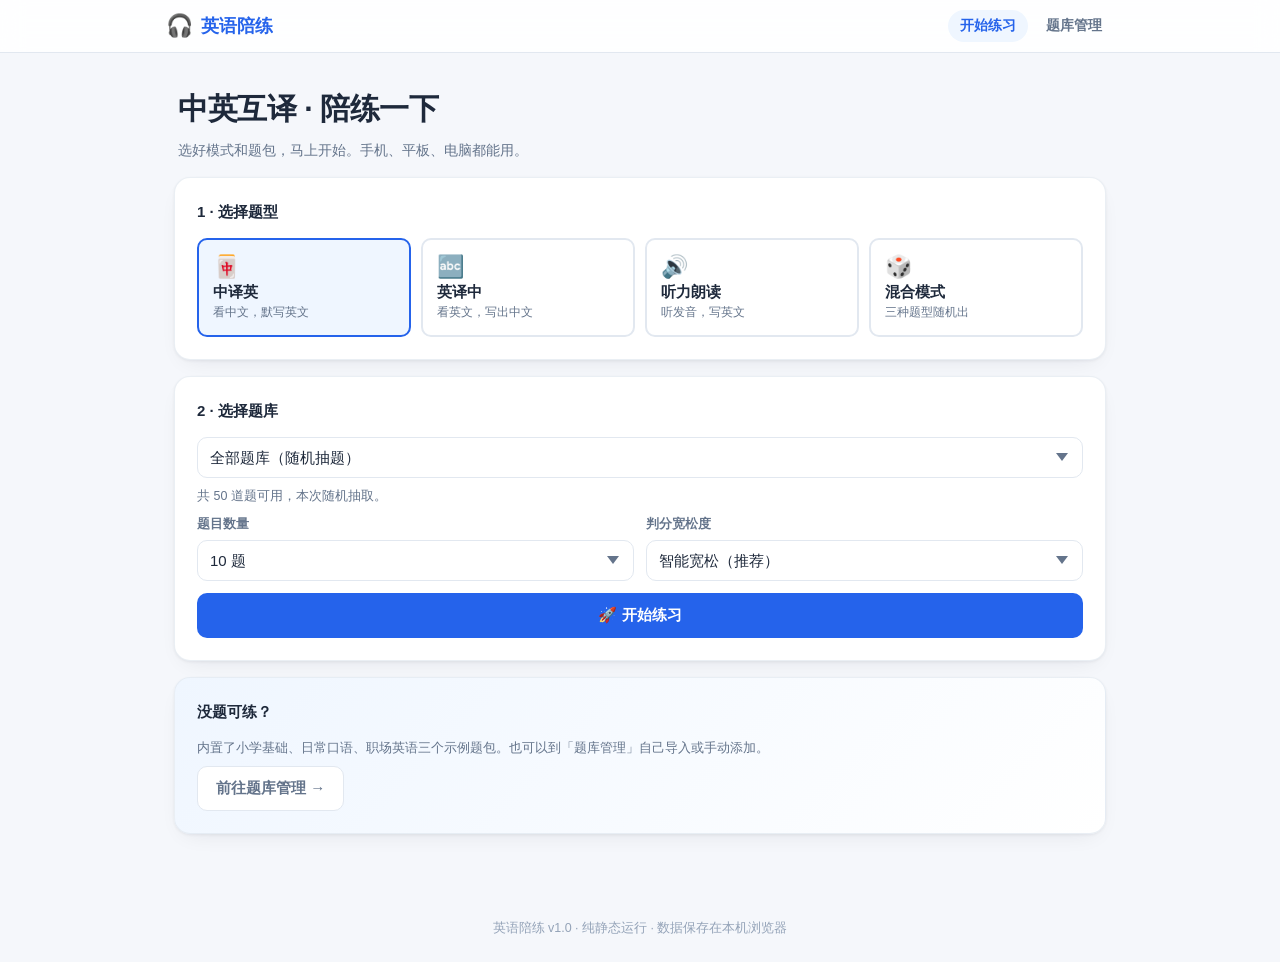
==== index.html @ ae3d6c43 "Add files via upload" ====
<!DOCTYPE html>
<html lang="zh-CN">
<head>
<meta charset="UTF-8">
<meta name="viewport" content="width=device-width, initial-scale=1.0, maximum-scale=1.0, user-scalable=no, viewport-fit=cover">
<meta name="theme-color" content="#2563EB">
<title>英语陪练 · 中英默写练习</title>
<link rel="stylesheet" href="assets/css/style.css">
</head>
<body>

<!-- ============ 顶部导航 ============ -->
<header class="topbar">
  <div class="topbar-inner">
    <div class="brand">
      <span class="brand-logo" id="brandLogo">🎧</span>
      <span class="brand-name" id="brandName">英语陪练</span>
    </div>
    <nav class="topnav">
      <button class="navbtn active" data-view="home">开始练习</button>
      <button class="navbtn" data-view="manage">题库管理</button>
    </nav>
  </div>
</header>

<main class="wrap" id="app">

  <!-- ============ 首页：选模式 + 选题库 ============ -->
  <section class="view active" id="view-home">
    <div class="hero">
      <h1 id="heroTitle">中英互译 · 陪练一下</h1>
      <p class="hero-sub" id="heroSub">选好模式和题包，马上开始。手机、平板、电脑都能用。</p>
    </div>

    <div class="card">
      <h2 class="card-title">1 · 选择题型</h2>
      <div class="mode-grid" id="modeGrid">
        <button class="mode-card" data-mode="zh2en">
          <span class="mode-emoji">🀄</span>
          <span class="mode-name">中译英</span>
          <span class="mode-desc">看中文，默写英文</span>
        </button>
        <button class="mode-card" data-mode="en2zh">
          <span class="mode-emoji">🔤</span>
          <span class="mode-name">英译中</span>
          <span class="mode-desc">看英文，写出中文</span>
        </button>
        <button class="mode-card" data-mode="listen">
          <span class="mode-emoji">🔊</span>
          <span class="mode-name">听力朗读</span>
          <span class="mode-desc">听发音，写英文</span>
        </button>
        <button class="mode-card" data-mode="mix">
          <span class="mode-emoji">🎲</span>
          <span class="mode-name">混合模式</span>
          <span class="mode-desc">三种题型随机出</span>
        </button>
      </div>
    </div>

    <div class="card">
      <h2 class="card-title">2 · 选择题库</h2>
      <select class="select" id="bankSelect"></select>
      <p class="hint" id="bankMeta">—</p>
      <div class="row2">
        <label class="field">
          <span class="field-label">题目数量</span>
          <select class="select" id="countSelect">
            <option value="5">5 题</option>
            <option value="10" selected>10 题</option>
            <option value="20">20 题</option>
            <option value="999">全部</option>
          </select>
        </label>
        <label class="field">
          <span class="field-label">判分宽松度</span>
          <select class="select" id="strictSelect">
            <option value="smart" selected>智能宽松（推荐）</option>
            <option value="strict">严格逐字</option>
          </select>
        </label>
      </div>
      <button class="btn btn-primary btn-block" id="startBtn">🚀 开始练习</button>
    </div>

    <div class="card muted-card">
      <h2 class="card-title">没题可练？</h2>
      <p class="hint">内置了小学基础、日常口语、职场英语三个示例题包。也可以到「题库管理」自己导入或手动添加。</p>
      <button class="btn btn-ghost" data-view="manage">前往题库管理 →</button>
    </div>
  </section>

  <!-- ============ 练习页 ============ -->
  <section class="view" id="view-practice">
    <div class="progress-wrap">
      <div class="progress-info">
        <span id="progText">第 1 / 10 题</span>
        <span id="progScore">✅ 0 · ❌ 0</span>
      </div>
      <div class="progress-bar"><div class="progress-fill" id="progFill"></div></div>
    </div>

    <div class="card question-card">
      <div class="q-tag" id="qTag">中译英</div>
      <div class="q-prompt" id="qPrompt">题目内容</div>

      <button class="btn btn-listen" id="speakBtn" style="display:none">🔊 再听一遍</button>

      <textarea class="answer-input" id="answerInput" rows="2" placeholder="在这里输入答案…" autocomplete="off" autocorrect="off" autocapitalize="off" spellcheck="false"></textarea>

      <div class="feedback" id="feedback"></div>

      <div class="btn-row">
        <button class="btn btn-primary btn-grow" id="submitBtn">提交答案</button>
        <button class="btn btn-ghost" id="skipBtn">跳过</button>
      </div>
      <button class="btn btn-ghost btn-block" id="nextBtn" style="display:none">下一题 →</button>
    </div>

    <button class="btn btn-text" id="quitBtn">← 退出练习</button>
  </section>

  <!-- ============ 结算页 ============ -->
  <section class="view" id="view-result">
    <div class="card result-card">
      <div class="result-emoji" id="resultEmoji">🎉</div>
      <h1 class="result-title" id="resultTitle">练习完成！</h1>
      <div class="score-ring">
        <span class="score-num" id="resultScore">0</span>
        <span class="score-unit">分</span>
      </div>
      <p class="hint" id="resultMeta">答对 0 题 / 共 0 题</p>
      <div class="btn-row">
        <button class="btn btn-primary btn-grow" id="againBtn">再练一遍</button>
        <button class="btn btn-ghost" data-view="home">返回首页</button>
      </div>
    </div>

    <div class="card">
      <h2 class="card-title">错题回顾</h2>
      <div id="wrongList" class="wrong-list"></div>
    </div>
  </section>

  <!-- ============ 题库管理 ============ -->
  <section class="view" id="view-manage">
    <div class="hero">
      <h1>题库管理</h1>
      <p class="hero-sub">导入、编辑、导出题库。改完保存，回练习页刷新即生效。</p>
    </div>

    <div class="card">
      <h2 class="card-title">当前题库</h2>
      <select class="select" id="manageBankSelect"></select>
      <div class="btn-row wrap-row">
        <button class="btn btn-primary" id="addBankBtn">＋ 新建题库</button>
        <button class="btn btn-ghost" id="renameBankBtn">重命名</button>
        <button class="btn btn-ghost" id="delBankBtn">删除题库</button>
      </div>
      <p class="hint" id="manageBankMeta">—</p>
    </div>

    <div class="card">
      <h2 class="card-title">批量导入</h2>
      <p class="hint">支持三种方式，任选其一：</p>
      <div class="tabs" id="importTabs">
        <button class="tab active" data-imp="text">粘贴文本</button>
        <button class="tab" data-imp="file">上传文件</button>
      </div>

      <div class="imp-pane active" id="imp-text">
        <p class="hint">每行一组，用竖线 <code>|</code> 或逗号 <code>,</code> 分隔中文和英文。<br>示例：<code>苹果|apple</code></p>
        <textarea class="answer-input" id="importText" rows="6" placeholder="苹果|apple&#10;香蕉|banana&#10;我每天七点起床|I get up at seven every day"></textarea>
      </div>

      <div class="imp-pane" id="imp-file">
        <p class="hint">上传 <b>.csv</b> / <b>.txt</b>（中文,英文）或 <b>.json</b> 文件。</p>
        <input type="file" id="fileInput" accept=".csv,.txt,.json" class="file-input">
      </div>

      <div class="btn-row">
        <button class="btn btn-primary btn-grow" id="doImportBtn">导入到当前题库</button>
        <button class="btn btn-ghost" id="clearBankBtn">清空题目</button>
      </div>
      <div class="feedback" id="importFeedback"></div>
    </div>

    <div class="card">
      <h2 class="card-title">手动录入</h2>
      <div class="row2">
        <label class="field">
          <span class="field-label">中文</span>
          <input class="answer-input single" id="manZh" placeholder="苹果" autocomplete="off">
        </label>
        <label class="field">
          <span class="field-label">英文</span>
          <input class="answer-input single" id="manEn" placeholder="apple" autocomplete="off" spellcheck="false">
        </label>
      </div>
      <button class="btn btn-primary btn-block" id="manAddBtn">＋ 添加到题库</button>
    </div>

    <div class="card">
      <h2 class="card-title">题目列表 <span class="badge" id="qCount">0</span></h2>
      <div class="search-row">
        <input class="answer-input single" id="qSearch" placeholder="搜索中文或英文…" autocomplete="off">
      </div>
      <div id="qList" class="q-list"></div>
    </div>

    <div class="card">
      <h2 class="card-title">备份与迁移</h2>
      <p class="hint">换设备时：在这里导出 JSON 题库文件，在另一台设备导入即可。</p>
      <div class="btn-row wrap-row">
        <button class="btn btn-primary" id="exportBtn">⬇ 导出全部题库</button>
        <button class="btn btn-ghost" id="importJsonBtn">⬆ 导入 JSON 备份</button>
        <button class="btn btn-ghost" id="resetBtn">恢复默认题库</button>
      </div>
      <input type="file" id="jsonInput" accept=".json" style="display:none">
    </div>

    <div class="card">
      <h2 class="card-title">外观设置</h2>
      <div class="row2">
        <label class="field">
          <span class="field-label">图标</span>
          <input class="answer-input single" id="cfgLogo" maxlength="4" placeholder="🎧">
        </label>
        <label class="field">
          <span class="field-label">名称</span>
          <input class="answer-input single" id="cfgName" placeholder="英语陪练">
        </label>
      </div>
      <label class="field">
        <span class="field-label">主色调</span>
        <div class="color-row">
          <input type="color" id="cfgColor" value="#2563EB" class="color-picker">
          <span class="hint" id="cfgColorText">#2563EB</span>
        </div>
      </label>
      <div class="field">
        <span class="field-label">首选语音</span>
        <select class="select" id="cfgVoice">
          <option value="">自动（英语女声优先）</option>
        </select>
      </div>
      <button class="btn btn-primary btn-block" id="saveCfgBtn">保存设置</button>
    </div>
  </section>

</main>

<footer class="foot">
  <span>英语陪练 v1.0 · 纯静态运行 · 数据保存在本机浏览器</span>
</footer>

<script src="assets/js/app.js"></script>
</body>
</html>
---- assets/css/style.css ----
/* ============================================================
   英语陪练 · 样式表 v1.0
   纯 CSS，无依赖，移动端优先，三端自适应
   ------------------------------------------------------------
   主色通过 CSS 变量 --brand 控制，后台改配色后一处生效
   ============================================================ */

:root {
  --brand: #2563EB;
  --brand-dark: #1D4ED8;
  --brand-soft: #EFF6FF;
  --ok: #16A34A;
  --ok-soft: #F0FDF4;
  --bad: #DC2626;
  --bad-soft: #FEF2F2;
  --warn: #D97706;
  --bg: #F5F7FB;
  --card: #FFFFFF;
  --text: #1E293B;
  --text-2: #64748B;
  --text-3: #94A3B8;
  --line: #E2E8F0;
  --radius: 16px;
  --radius-sm: 10px;
  --shadow: 0 1px 3px rgba(15, 23, 42, .06), 0 8px 24px -12px rgba(15, 23, 42, .12);
  --sans: -apple-system, BlinkMacSystemFont, "PingFang SC", "Hiragino Sans GB",
          "Microsoft YaHei", "Segoe UI", Roboto, "Helvetica Neue", Arial, sans-serif;
}

* { box-sizing: border-box; -webkit-tap-highlight-color: transparent; }

html, body {
  margin: 0; padding: 0;
  background: var(--bg);
  color: var(--text);
  font-family: var(--sans);
  font-size: 16px;
  line-height: 1.6;
  -webkit-font-smoothing: antialiased;
}

body { min-height: 100vh; display: flex; flex-direction: column; }

/* ---------------- 顶部导航 ---------------- */
.topbar {
  position: sticky; top: 0; z-index: 50;
  background: rgba(255,255,255,.88);
  backdrop-filter: saturate(180%) blur(12px);
  -webkit-backdrop-filter: saturate(180%) blur(12px);
  border-bottom: 1px solid var(--line);
  padding-top: env(safe-area-inset-top);
}
.topbar-inner {
  max-width: 980px; margin: 0 auto;
  display: flex; align-items: center; justify-content: space-between;
  gap: 12px; padding: 10px 16px;
}
.brand { display: flex; align-items: center; gap: 8px; font-weight: 700; min-width: 0; }
.brand-logo { font-size: 22px; line-height: 1; }
.brand-name {
  font-size: 17px; color: var(--brand);
  white-space: nowrap; overflow: hidden; text-overflow: ellipsis;
}
.topnav { display: flex; gap: 6px; flex-shrink: 0; }
.navbtn {
  border: 0; background: transparent; color: var(--text-2);
  font-size: 14px; font-family: inherit; font-weight: 600;
  padding: 7px 12px; border-radius: 999px; cursor: pointer;
  transition: background .15s, color .15s;
}
.navbtn.active { background: var(--brand-soft); color: var(--brand); }
.navbtn:hover { color: var(--brand); }

/* ---------------- 主体容器 ---------------- */
.wrap {
  width: 100%; max-width: 980px; margin: 0 auto;
  padding: 16px 16px 40px; flex: 1;
}
.view { display: none; animation: fade .22s ease; }
.view.active { display: block; }
@keyframes fade { from { opacity: 0; transform: translateY(6px); } to { opacity: 1; transform: none; } }

/* ---------------- 首屏 ---------------- */
.hero { padding: 8px 4px 16px; }
.hero h1 { margin: 0 0 6px; font-size: 24px; letter-spacing: -.4px; }
.hero-sub { margin: 0; color: var(--text-2); font-size: 14px; }

/* ---------------- 卡片 ---------------- */
.card {
  background: var(--card); border-radius: var(--radius);
  box-shadow: var(--shadow); padding: 18px; margin-bottom: 16px;
  border: 1px solid rgba(226,232,240,.7);
}
.card-title {
  margin: 0 0 14px; font-size: 15px; font-weight: 700;
  color: var(--text); display: flex; align-items: center; gap: 8px;
}
.muted-card { background: linear-gradient(135deg, var(--brand-soft), #FFFFFF); }

/* ---------------- 题型选择 ---------------- */
.mode-grid {
  display: grid; gap: 10px;
  grid-template-columns: repeat(2, 1fr);
}
.mode-card {
  display: flex; flex-direction: column; align-items: flex-start; gap: 2px;
  padding: 14px; border-radius: var(--radius-sm);
  border: 2px solid var(--line); background: #fff;
  cursor: pointer; text-align: left; font-family: inherit;
  transition: border-color .15s, background .15s, transform .1s;
}
.mode-card:active { transform: scale(.98); }
.mode-card:hover { border-color: #BFDBFE; }
.mode-card.selected { border-color: var(--brand); background: var(--brand-soft); }
.mode-emoji { font-size: 22px; line-height: 1.2; }
.mode-name { font-weight: 700; font-size: 15px; color: var(--text); }
.mode-desc { font-size: 12px; color: var(--text-2); }

/* ---------------- 表单元素 ---------------- */
.select, .answer-input {
  width: 100%; font-family: inherit; font-size: 15px;
  color: var(--text); background: #fff;
  border: 1.5px solid var(--line); border-radius: var(--radius-sm);
  padding: 11px 12px; outline: none; transition: border-color .15s, box-shadow .15s;
  appearance: none; -webkit-appearance: none;
}
.select {
  background-image: url("data:image/svg+xml;charset=utf8,%3Csvg xmlns='http://www.w3.org/2000/svg' width='12' height='8' viewBox='0 0 12 8'%3E%3Cpath fill='%2364748B' d='M6 8 0 0h12z'/%3E%3C/svg%3E");
  background-repeat: no-repeat; background-position: right 14px center;
  padding-right: 34px;
}
.select:focus, .answer-input:focus {
  border-color: var(--brand); box-shadow: 0 0 0 3px rgba(37,99,235,.12);
}
textarea.answer-input { resize: vertical; min-height: 64px; line-height: 1.5; }
.answer-input.single { padding: 10px 12px; }

.field { display: block; }
.field-label {
  display: block; font-size: 12.5px; font-weight: 600;
  color: var(--text-2); margin-bottom: 6px;
}
.row2 { display: grid; grid-template-columns: 1fr 1fr; gap: 12px; margin-bottom: 12px; }
.hint { font-size: 12.5px; color: var(--text-2); margin: 8px 0; line-height: 1.6; }
.hint code {
  background: var(--brand-soft); color: var(--brand-dark);
  padding: 1px 5px; border-radius: 4px; font-size: 12px;
}
.badge {
  background: var(--brand-soft); color: var(--brand);
  font-size: 12px; font-weight: 700; padding: 1px 8px; border-radius: 999px;
}

/* ---------------- 按钮 ---------------- */
.btn {
  font-family: inherit; font-size: 15px; font-weight: 600;
  border: 1.5px solid transparent; border-radius: var(--radius-sm);
  padding: 12px 18px; cursor: pointer;
  transition: background .15s, border-color .15s, transform .1s, opacity .15s;
  white-space: nowrap;
}
.btn:active { transform: scale(.98); }
.btn:disabled { opacity: .5; cursor: not-allowed; }
.btn-primary { background: var(--brand); color: #fff; }
.btn-primary:hover:not(:disabled) { background: var(--brand-dark); }
.btn-ghost { background: #fff; color: var(--text-2); border-color: var(--line); }
.btn-ghost:hover { border-color: #CBD5E1; color: var(--text); }
.btn-text {
  background: transparent; color: var(--text-2);
  display: block; margin: 4px auto 0; padding: 10px;
}
.btn-text:hover { color: var(--brand); }
.btn-block { display: block; width: 100%; margin-top: 12px; }
.btn-grow { flex: 1; }
.btn-listen {
  background: var(--brand-soft); color: var(--brand-dark);
  border-color: #BFDBFE; display: block; width: 100%; margin-bottom: 12px;
}
.btn-row { display: flex; gap: 10px; margin-top: 12px; }
.wrap-row { flex-wrap: wrap; }
.wrap-row .btn { flex: 0 1 auto; }

/* ---------------- 进度条 ---------------- */
.progress-wrap { margin-bottom: 14px; }
.progress-info {
  display: flex; justify-content: space-between;
  font-size: 13px; font-weight: 600; color: var(--text-2); margin-bottom: 6px;
}
.progress-bar {
  height: 7px; background: #E2E8F0; border-radius: 999px; overflow: hidden;
}
.progress-fill {
  height: 100%; width: 0; border-radius: 999px;
  background: linear-gradient(90deg, var(--brand), #60A5FA);
  transition: width .3s ease;
}

/* ---------------- 题目卡 ---------------- */
.question-card { position: relative; }
.q-tag {
  display: inline-block; font-size: 12px; font-weight: 700;
  color: var(--brand); background: var(--brand-soft);
  padding: 3px 10px; border-radius: 999px; margin-bottom: 14px;
}
.q-prompt {
  font-size: 22px; font-weight: 700; line-height: 1.45;
  letter-spacing: -.2px; margin-bottom: 18px; word-break: break-word;
}
.q-prompt.small { font-size: 18px; }

/* ---------------- 判分反馈 ---------------- */
.feedback {
  display: none; margin-top: 12px; padding: 12px 14px;
  border-radius: var(--radius-sm); font-size: 14px; line-height: 1.65;
  border: 1.5px solid transparent; word-break: break-word;
}
.feedback.show { display: block; animation: fade .18s ease; }
.feedback.ok { background: var(--ok-soft); border-color: #BBF7D0; color: #14532D; }
.feedback.bad { background: var(--bad-soft); border-color: #FECACA; color: #7F1D1D; }
.feedback.info { background: var(--brand-soft); border-color: #BFDBFE; color: var(--brand-dark); }
.feedback b { font-weight: 700; }
.feedback .ans-line { margin-top: 6px; font-size: 14px; }
.feedback .ans-line span { font-weight: 700; color: inherit; }

/* ---------------- 结果页 ---------------- */
.result-card { text-align: center; }
.result-emoji { font-size: 48px; line-height: 1; }
.result-title { margin: 10px 0 4px; font-size: 21px; }
.score-ring {
  display: inline-flex; align-items: baseline; gap: 4px;
  margin: 14px auto 6px; padding: 12px 26px;
  border-radius: 999px; background: var(--brand-soft);
}
.score-num { font-size: 40px; font-weight: 800; color: var(--brand); line-height: 1; }
.score-unit { font-size: 15px; color: var(--brand); font-weight: 600; }

/* ---------------- 错题列表 ---------------- */
.wrong-list { display: flex; flex-direction: column; gap: 10px; }
.wrong-item {
  border-left: 3px solid var(--bad); background: var(--bad-soft);
  border-radius: 8px; padding: 10px 12px; font-size: 14px; line-height: 1.6;
}
.wrong-item .w-zh { font-weight: 700; }
.wrong-item .w-you { color: var(--bad); }
.wrong-item .w-right { color: var(--ok); font-weight: 700; }
.empty { color: var(--text-3); font-size: 14px; text-align: center; padding: 24px 0; }

/* ---------------- 题目管理列表 ---------------- */
.search-row { margin-bottom: 12px; }
.q-list { display: flex; flex-direction: column; gap: 8px; max-height: 460px; overflow-y: auto; }
.q-item {
  display: flex; align-items: center; gap: 10px;
  padding: 10px 12px; border: 1px solid var(--line);
  border-radius: var(--radius-sm); background: #fff;
}
.q-item-body { flex: 1; min-width: 0; }
.q-item-zh { font-size: 14.5px; font-weight: 600; word-break: break-word; }
.q-item-en { font-size: 13px; color: var(--text-2); word-break: break-word; }
.q-item-del {
  border: 0; background: var(--bad-soft); color: var(--bad);
  width: 30px; height: 30px; border-radius: 8px; flex-shrink: 0;
  cursor: pointer; font-size: 15px; line-height: 1;
}
.q-item-del:hover { background: #FEE2E2; }

/* ---------------- 导入 Tab ---------------- */
.tabs { display: flex; gap: 6px; margin: 10px 0; }
.tab {
  flex: 0 0 auto; border: 0; background: #F1F5F9; color: var(--text-2);
  font-family: inherit; font-size: 13.5px; font-weight: 600;
  padding: 8px 14px; border-radius: 999px; cursor: pointer;
}
.tab.active { background: var(--brand); color: #fff; }
.imp-pane { display: none; }
.imp-pane.active { display: block; }
.file-input { width: 100%; font-size: 13.5px; padding: 8px 0; }

/* ---------------- 颜色选择 ---------------- */
.color-row { display: flex; align-items: center; gap: 12px; }
.color-picker {
  width: 52px; height: 38px; padding: 2px; border: 1.5px solid var(--line);
  border-radius: var(--radius-sm); background: #fff; cursor: pointer;
}

/* ---------------- 页脚 ---------------- */
.foot {
  text-align: center; padding: 20px 16px calc(24px + env(safe-area-inset-bottom));
  font-size: 12.5px; color: var(--text-3);
}

/* ============================================================
   响应式：窄屏 → 宽屏
   ============================================================ */

/* 手机小屏 */
@media (max-width: 359px) {
  .wrap { padding: 12px 12px 32px; }
  .card { padding: 14px; }
  .mode-grid { grid-template-columns: 1fr; }
  .q-prompt { font-size: 19px; }
  .row2 { grid-template-columns: 1fr; }
}

/* 平板及以上 */
@media (min-width: 640px) {
  .wrap { padding: 24px 24px 48px; }
  .hero h1 { font-size: 28px; }
  .mode-grid { grid-template-columns: repeat(4, 1fr); }
  .card { padding: 22px; }
  .q-prompt { font-size: 26px; }
  .brand-name { font-size: 18px; }
}

/* 桌面端：双栏布局 */
@media (min-width: 900px) {
  #view-manage.active {
    display: grid;
    grid-template-columns: 1fr 1fr;
    gap: 16px;
    align-items: start;
  }
  #view-manage .hero { grid-column: 1 / -1; }
  #view-manage .card { margin-bottom: 0; }
  .hero h1 { font-size: 30px; }
}

/* 深色模式（跟随系统） */
@media (prefers-color-scheme: dark) {
  :root {
    --bg: #0F172A; --card: #1E293B;
    --text: #E2E8F0; --text-2: #94A3B8; --text-3: #64748B;
    --line: #334155;
    --brand-soft: rgba(37,99,235,.16);
    --ok-soft: rgba(22,163,74,.14);
    --bad-soft: rgba(220,38,38,.14);
    --shadow: 0 1px 3px rgba(0,0,0,.3), 0 8px 24px -12px rgba(0,0,0,.5);
  }
  .topbar { background: rgba(30,41,59,.88); }
  .select, .answer-input, .btn-ghost, .q-item, .mode-card { background: #0F172A; }
  .mode-card:hover { border-color: var(--brand); }
  .tab { background: #334155; }
  .progress-bar { background: #334155; }
  .muted-card { background: linear-gradient(135deg, rgba(37,99,235,.14), #1E293B); }
  .btn-ghost:hover { color: var(--text); border-color: #475569; }
  .q-item-del { background: rgba(220,38,38,.18); }
}

/* 打印：隐藏交互元素 */
@media print {
  .topbar, .btn, .foot, .progress-wrap { display: none !important; }
  .card { box-shadow: none; border: 1px solid #999; }
}
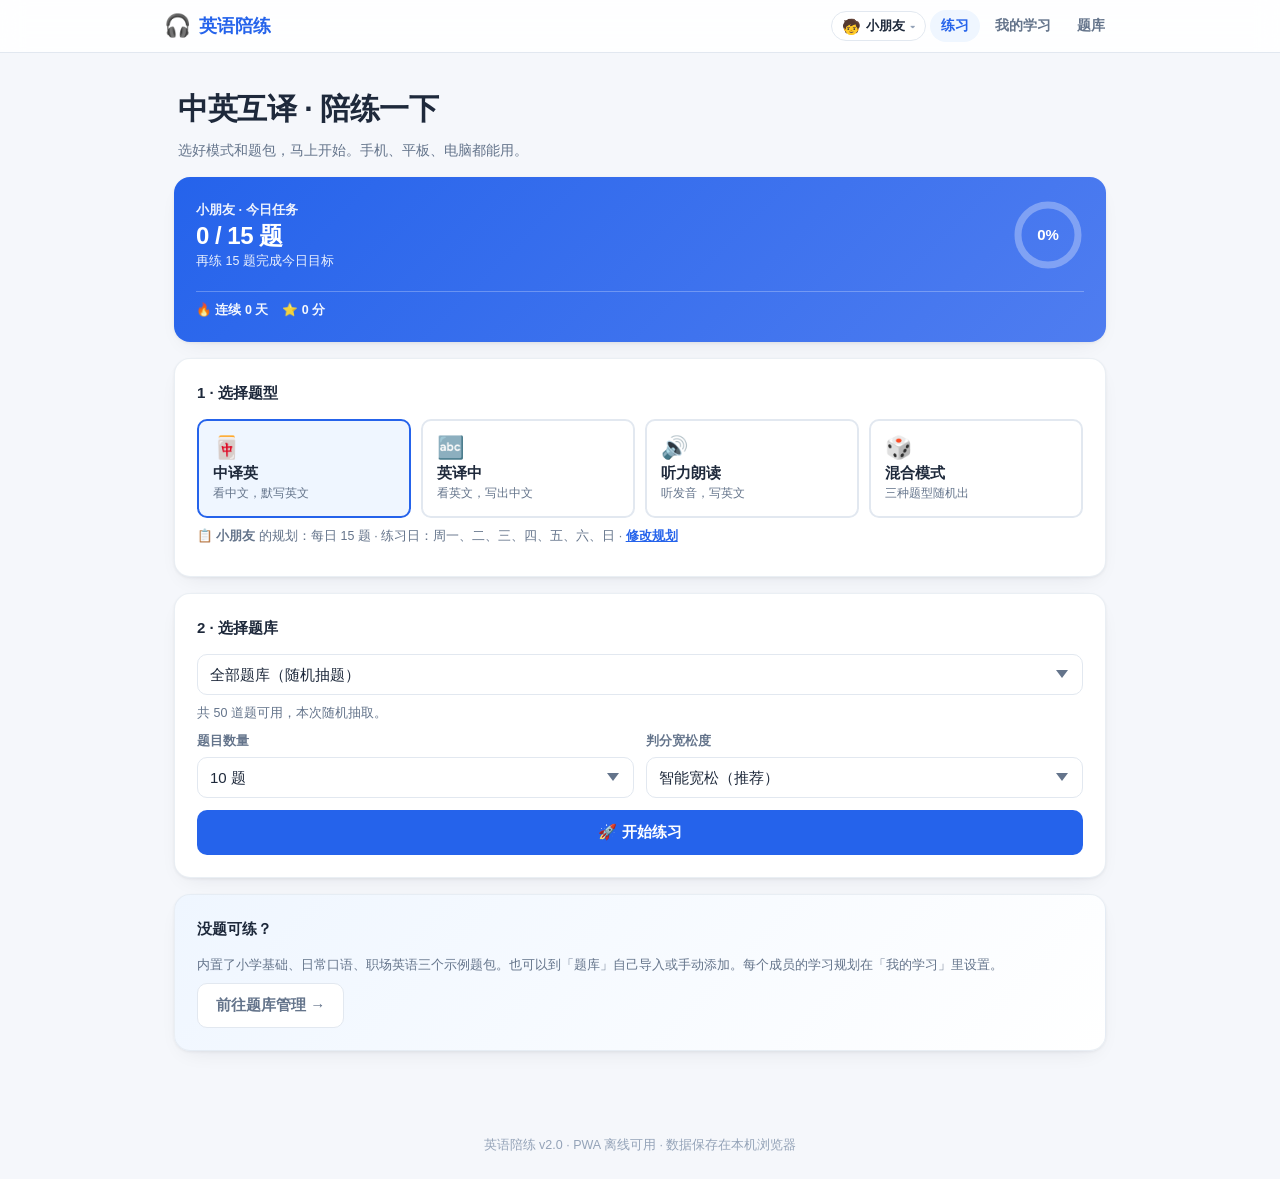
==== commit 6ea0791c: "bugrepair" ====
--- a/index.html
+++ b/index.html
@@ -4,7 +4,16 @@
 <meta charset="UTF-8">
 <meta name="viewport" content="width=device-width, initial-scale=1.0, maximum-scale=1.0, user-scalable=no, viewport-fit=cover">
 <meta name="theme-color" content="#2563EB">
+<meta name="description" content="适合小学生和成人的中英互译默写练习工具，支持自定义题库、听力朗读、学习规划与离线使用。">
 <title>英语陪练 · 中英默写练习</title>
+<!-- PWA -->
+<link rel="manifest" href="manifest.json">
+<link rel="icon" type="image/png" href="favicon.png">
+<link rel="apple-touch-icon" href="icons/apple-touch-icon.png">
+<meta name="apple-mobile-web-app-capable" content="yes">
+<meta name="mobile-web-app-capable" content="yes">
+<meta name="apple-mobile-web-app-status-bar-style" content="default">
+<meta name="apple-mobile-web-app-title" content="英语陪练">
 <link rel="stylesheet" href="assets/css/style.css">
 </head>
 <body>
@@ -16,10 +25,23 @@
       <span class="brand-logo" id="brandLogo">🎧</span>
       <span class="brand-name" id="brandName">英语陪练</span>
     </div>
-    <nav class="topnav">
-      <button class="navbtn active" data-view="home">开始练习</button>
-      <button class="navbtn" data-view="manage">题库管理</button>
-    </nav>
+    <div class="topnav">
+      <!-- 成员切换器 -->
+      <button class="profile-chip" id="profileChip" title="切换成员">
+        <span id="chipAvatar">🧒</span>
+        <span id="chipName">小朋友</span>
+        <span class="chip-caret">▾</span>
+      </button>
+      <button class="navbtn active" data-view="home">练习</button>
+      <button class="navbtn" data-view="plan">我的学习</button>
+      <button class="navbtn" data-view="manage">题库</button>
+    </div>
+  </div>
+  <!-- 成员下拉面板 -->
+  <div class="profile-menu" id="profileMenu" style="display:none">
+    <div class="pm-title">选择成员</div>
+    <div id="pmList"></div>
+    <button class="pm-add" id="pmAddBtn">＋ 添加成员</button>
   </div>
 </header>
 
@@ -30,6 +52,28 @@
     <div class="hero">
       <h1 id="heroTitle">中英互译 · 陪练一下</h1>
       <p class="hero-sub" id="heroSub">选好模式和题包，马上开始。手机、平板、电脑都能用。</p>
+    </div>
+
+    <!-- 今日任务卡（当前成员） -->
+    <div class="card today-card" id="todayCard">
+      <div class="today-left">
+        <div class="today-title" id="todayTitle">今日任务</div>
+        <div class="today-num" id="todayNum">0 / 15 题</div>
+        <div class="today-hint" id="todayHint">开始第一题吧！</div>
+      </div>
+      <div class="today-right">
+        <div class="ring">
+          <svg viewBox="0 0 72 72" class="ring-svg">
+            <circle class="ring-bg" cx="36" cy="36" r="30"/>
+            <circle class="ring-fg" id="ringFg" cx="36" cy="36" r="30"/>
+          </svg>
+          <span class="ring-text" id="ringText">0%</span>
+        </div>
+      </div>
+      <div class="today-meta">
+        <span id="todayStreak">🔥 连续 0 天</span>
+        <span id="todayPoints">⭐ 0 分</span>
+      </div>
     </div>
 
     <div class="card">
@@ -56,6 +100,7 @@
           <span class="mode-desc">三种题型随机出</span>
         </button>
       </div>
+      <p class="hint" id="planModeHint"></p>
     </div>
 
     <div class="card">
@@ -81,11 +126,13 @@
         </label>
       </div>
       <button class="btn btn-primary btn-block" id="startBtn">🚀 开始练习</button>
+      <button class="btn btn-ghost btn-block" id="installBtn" style="display:none">📲 添加到主屏幕（像 App 一样用）</button>
+      <button class="btn btn-ghost btn-block" id="iosInstallTip" style="display:none">📲 iOS 安装方法</button>
     </div>
 
     <div class="card muted-card">
       <h2 class="card-title">没题可练？</h2>
-      <p class="hint">内置了小学基础、日常口语、职场英语三个示例题包。也可以到「题库管理」自己导入或手动添加。</p>
+      <p class="hint">内置了小学基础、日常口语、职场英语三个示例题包。也可以到「题库」自己导入或手动添加。每个成员的学习规划在「我的学习」里设置。</p>
       <button class="btn btn-ghost" data-view="manage">前往题库管理 →</button>
     </div>
   </section>
@@ -107,6 +154,11 @@
       <button class="btn btn-listen" id="speakBtn" style="display:none">🔊 再听一遍</button>
 
       <textarea class="answer-input" id="answerInput" rows="2" placeholder="在这里输入答案…" autocomplete="off" autocorrect="off" autocapitalize="off" spellcheck="false"></textarea>
+
+      <div class="mic-row" id="micRow" style="display:none">
+        <button class="btn btn-mic" id="micBtn">🎙️ 按住说话，松开识别</button>
+        <span class="mic-hint" id="micHint"></span>
+      </div>
 
       <div class="feedback" id="feedback"></div>
 
@@ -130,15 +182,127 @@
         <span class="score-unit">分</span>
       </div>
       <p class="hint" id="resultMeta">答对 0 题 / 共 0 题</p>
-      <div class="btn-row">
-        <button class="btn btn-primary btn-grow" id="againBtn">再练一遍</button>
-        <button class="btn btn-ghost" data-view="home">返回首页</button>
+      <!-- 激励区 -->
+      <div class="reward-box" id="rewardBox" style="display:none">
+        <div class="reward-pts" id="rewardPts">+0 分</div>
+        <div class="reward-detail" id="rewardDetail"></div>
       </div>
     </div>
 
     <div class="card">
       <h2 class="card-title">错题回顾</h2>
       <div id="wrongList" class="wrong-list"></div>
+    </div>
+
+    <div class="btn-row result-actions">
+      <button class="btn btn-primary btn-grow" id="againBtn">再练一遍</button>
+      <button class="btn btn-ghost" data-view="plan">看我的学习 →</button>
+    </div>
+  </section>
+
+  <!-- ============ 我的学习（规划/进度/激励） ============ -->
+  <section class="view" id="view-plan">
+    <div class="hero plan-hero">
+      <div class="plan-avatar" id="plAvatar">🧒</div>
+      <div class="plan-head-mid">
+        <h1 id="plName">小朋友</h1>
+        <p class="hero-sub" id="plLevel">🌱 英语新芽 · 0 分</p>
+      </div>
+      <button class="btn btn-ghost" id="plSwitchBtn">切换成员</button>
+    </div>
+
+    <!-- 等级进度 -->
+    <div class="card">
+      <div class="level-row">
+        <span class="level-icon" id="lvIcon">🌱</span>
+        <div class="level-mid">
+          <div class="level-name" id="lvName">英语新芽</div>
+          <div class="level-bar"><div class="level-fill" id="lvFill"></div></div>
+          <div class="level-next" id="lvNext">还差 100 分升级</div>
+        </div>
+        <div class="level-pts" id="lvPts">0<small>分</small></div>
+      </div>
+    </div>
+
+    <!-- 本周打卡 -->
+    <div class="card">
+      <h2 class="card-title">本周打卡 <span class="streak-chip" id="plStreak">🔥 连续 0 天</span></h2>
+      <div class="week-row" id="weekRow"></div>
+      <div class="stat-grid">
+        <div class="stat-box"><b id="stToday">0</b><span>今日已练</span></div>
+        <div class="stat-box"><b id="stGoal">15</b><span>每日目标</span></div>
+        <div class="stat-box"><b id="stAcc">0%</b><span>总正确率</span></div>
+        <div class="stat-box"><b id="stBest">0</b><span>最长连击</span></div>
+      </div>
+      <div class="mini-chart" id="miniChart"></div>
+      <p class="hint">最近 14 天每日练习量</p>
+    </div>
+
+    <!-- 徽章墙 -->
+    <div class="card">
+      <h2 class="card-title">我的徽章 <span class="badge" id="badgeCount">0/11</span></h2>
+      <div class="badge-grid" id="badgeGrid"></div>
+    </div>
+
+    <!-- 学习规划 -->
+    <div class="card">
+      <h2 class="card-title">学习规划</h2>
+      <p class="hint">为当前成员制定每日计划，完成后自动打卡并发放奖励。</p>
+      <div class="row2">
+        <label class="field">
+          <span class="field-label">每日目标（题）</span>
+          <select class="select" id="planGoal">
+            <option value="5">5 题 · 轻松</option>
+            <option value="10">10 题 · 日常</option>
+            <option value="15">15 题 · 标准</option>
+            <option value="20">20 题 · 进阶</option>
+            <option value="30">30 题 · 强化</option>
+            <option value="50">50 题 · 特训</option>
+          </select>
+        </label>
+        <label class="field">
+          <span class="field-label">练习题库</span>
+          <select class="select" id="planBank"></select>
+        </label>
+      </div>
+      <div class="field">
+        <span class="field-label">每日练习题型（至少一种）</span>
+        <div class="check-row" id="planModes">
+          <label class="chk"><input type="checkbox" value="zh2en"> 中译英</label>
+          <label class="chk"><input type="checkbox" value="en2zh"> 英译中</label>
+          <label class="chk"><input type="checkbox" value="listen"> 听力</label>
+        </div>
+      </div>
+      <div class="field">
+        <span class="field-label">练习日（星期）</span>
+        <div class="check-row" id="planDays">
+          <label class="chk"><input type="checkbox" value="1"> 一</label>
+          <label class="chk"><input type="checkbox" value="2"> 二</label>
+          <label class="chk"><input type="checkbox" value="3"> 三</label>
+          <label class="chk"><input type="checkbox" value="4"> 四</label>
+          <label class="chk"><input type="checkbox" value="5"> 五</label>
+          <label class="chk"><input type="checkbox" value="6"> 六</label>
+          <label class="chk"><input type="checkbox" value="0"> 日</label>
+        </div>
+      </div>
+      <button class="btn btn-primary btn-block" id="planSaveBtn">保存学习规划</button>
+    </div>
+  </section>
+
+  <!-- ============ 成员管理 ============ -->
+  <section class="view" id="view-profile">
+    <div class="hero">
+      <h1>成员管理</h1>
+      <p class="hero-sub">给家里每个人建一个档案，学习进度、规划、激励各自独立。</p>
+    </div>
+    <div class="card">
+      <h2 class="card-title">成员列表</h2>
+      <div id="profileList" class="profile-list"></div>
+      <button class="btn btn-primary btn-block" id="profAddBtn">＋ 添加成员</button>
+    </div>
+    <div class="card muted-card">
+      <h2 class="card-title">怎么用？</h2>
+      <p class="hint">点顶部头像可快速切换成员；每个成员独立记录积分、打卡、错题风格与规划。小朋友建议选「小朋友」类型，默认开启宽松判分和慢速朗读。</p>
     </div>
   </section>
 
@@ -210,13 +374,55 @@
 
     <div class="card">
       <h2 class="card-title">备份与迁移</h2>
-      <p class="hint">换设备时：在这里导出 JSON 题库文件，在另一台设备导入即可。</p>
+      <p class="hint">换设备时：在这里导出 JSON 题库文件，在另一台设备导入即可。备份同时包含全部成员的学习进度。</p>
       <div class="btn-row wrap-row">
-        <button class="btn btn-primary" id="exportBtn">⬇ 导出全部题库</button>
+        <button class="btn btn-primary" id="exportBtn">⬇ 导出全部数据</button>
         <button class="btn btn-ghost" id="importJsonBtn">⬆ 导入 JSON 备份</button>
         <button class="btn btn-ghost" id="resetBtn">恢复默认题库</button>
       </div>
       <input type="file" id="jsonInput" accept=".json" style="display:none">
+    </div>
+
+    <div class="card">
+      <h2 class="card-title">语音设置</h2>
+      <div class="check-row" id="spToggles">
+        <label class="chk"><input type="checkbox" id="spEnabled"> 开启语音朗读</label>
+        <label class="chk"><input type="checkbox" id="spReadPrompt"> 出题后自动读题</label>
+        <label class="chk"><input type="checkbox" id="spReadAnswer"> 判分后读正确答案</label>
+        <label class="chk"><input type="checkbox" id="spReadFeedback"> 判分后读对错提示</label>
+        <label class="chk"><input type="checkbox" id="spRecognize"> 允许麦克风语音作答</label>
+      </div>
+      <div class="row2">
+        <label class="field">
+          <span class="field-label">语速 <b id="spRateVal">0.85</b></span>
+          <input type="range" id="spRate" min="0.5" max="1.5" step="0.05" value="0.85" class="range">
+        </label>
+        <label class="field">
+          <span class="field-label">音调 <b id="spPitchVal">1.0</b></span>
+          <input type="range" id="spPitch" min="0.5" max="1.5" step="0.05" value="1" class="range">
+        </label>
+      </div>
+      <div class="row2">
+        <label class="field">
+          <span class="field-label">重复朗读次数</span>
+          <select class="select" id="spRepeat">
+            <option value="1">1 次</option>
+            <option value="2">2 次</option>
+            <option value="3">3 次（听力加强）</option>
+          </select>
+        </label>
+        <label class="field">
+          <span class="field-label">朗读语音</span>
+          <select class="select" id="spVoice">
+            <option value="">自动（英语女声优先）</option>
+          </select>
+        </label>
+      </div>
+      <div class="btn-row">
+        <button class="btn btn-ghost" id="spTestBtn">🔊 试听一下</button>
+        <button class="btn btn-primary btn-grow" id="spSaveBtn">保存语音设置</button>
+      </div>
+      <p class="hint" id="spSupportHint"></p>
     </div>
 
     <div class="card">
@@ -238,12 +444,6 @@
           <span class="hint" id="cfgColorText">#2563EB</span>
         </div>
       </label>
-      <div class="field">
-        <span class="field-label">首选语音</span>
-        <select class="select" id="cfgVoice">
-          <option value="">自动（英语女声优先）</option>
-        </select>
-      </div>
       <button class="btn btn-primary btn-block" id="saveCfgBtn">保存设置</button>
     </div>
   </section>
@@ -251,9 +451,72 @@
 </main>
 
 <footer class="foot">
-  <span>英语陪练 v1.0 · 纯静态运行 · 数据保存在本机浏览器</span>
+  <span>英语陪练 v2.0 · PWA 离线可用 · 数据保存在本机浏览器</span>
 </footer>
 
+<!-- 新版本提示条 -->
+<div class="update-bar" id="updateBar" style="display:none">
+  <span>🎉 发现新版本</span>
+  <button class="btn btn-ghost" id="updateReloadBtn">刷新更新</button>
+</div>
+
+<!-- 撒花动画层 -->
+<canvas id="confetti" style="display:none;position:fixed;inset:0;pointer-events:none;z-index:999"></canvas>
+
+<script src="assets/js/store.js"></script>
+<script src="assets/js/speech.js"></script>
 <script src="assets/js/app.js"></script>
+<script>
+/* ============ PWA：Service Worker 注册 + 安装引导 ============ */
+(function () {
+  if ('serviceWorker' in navigator && location.protocol === 'https:' || location.hostname === 'localhost') {
+    window.addEventListener('load', function () {
+      navigator.serviceWorker.register('sw.js').then(function (reg) {
+        reg.addEventListener('updatefound', function () {
+          var nw = reg.installing;
+          if (!nw) return;
+          nw.addEventListener('statechange', function () {
+            if (nw.state === 'installed' && navigator.serviceWorker.controller) {
+              var bar = document.getElementById('updateBar');
+              if (bar) bar.style.display = 'flex';
+            }
+          });
+        });
+      }).catch(function (e) { console.warn('[PWA] SW 注册失败', e); });
+    });
+  }
+  document.getElementById('updateReloadBtn').addEventListener('click', function () {
+    location.reload(true);
+  });
+
+  /* 安装引导（Android/桌面 Chrome） */
+  var deferredPrompt = null;
+  window.addEventListener('beforeinstallprompt', function (e) {
+    e.preventDefault();
+    deferredPrompt = e;
+    var b = document.getElementById('installBtn');
+    var standalone = window.matchMedia('(display-mode: standalone)').matches;
+    if (b && !standalone) b.style.display = 'block';
+  });
+  document.getElementById('installBtn').addEventListener('click', function () {
+    if (!deferredPrompt) return;
+    deferredPrompt.prompt();
+    deferredPrompt.userChoice.then(function () {
+      deferredPrompt = null;
+      this.style.display = 'none';
+    }.bind(this));
+  });
+
+  /* iOS 引导（Safari 无 beforeinstallprompt） */
+  var isIOS = /iphone|ipad|ipod/i.test(navigator.userAgent);
+  var standalone = window.matchMedia('(display-mode: standalone)').matches || window.navigator.standalone === true;
+  if (isIOS && !standalone) {
+    document.getElementById('iosInstallTip').style.display = 'block';
+    document.getElementById('iosInstallTip').addEventListener('click', function () {
+      alert('iOS 安装方法：\n1. 用 Safari 打开本页\n2. 点底部「分享」按钮\n3. 选择「添加到主屏幕」\n\n添加后即可像 App 一样全屏使用，并支持离线练习。');
+    });
+  }
+})();
+</script>
 </body>
 </html>
--- a/assets/css/style.css
+++ b/assets/css/style.css
@@ -1,8 +1,9 @@
 /* ============================================================
-   英语陪练 · 样式表 v1.0
+   英语陪练 · 样式表 v2.0
    纯 CSS，无依赖，移动端优先，三端自适应
    ------------------------------------------------------------
    主色通过 CSS 变量 --brand 控制，后台改配色后一处生效
+   v2 新增：成员切换、今日任务环、等级/徽章/打卡、语音、PWA
    ============================================================ */
 
 :root {
@@ -14,6 +15,7 @@
   --bad: #DC2626;
   --bad-soft: #FEF2F2;
   --warn: #D97706;
+  --warn-soft: #FEF3C7;
   --bg: #F5F7FB;
   --card: #FFFFFF;
   --text: #1E293B;
@@ -53,7 +55,7 @@
 .topbar-inner {
   max-width: 980px; margin: 0 auto;
   display: flex; align-items: center; justify-content: space-between;
-  gap: 12px; padding: 10px 16px;
+  gap: 10px; padding: 10px 14px;
 }
 .brand { display: flex; align-items: center; gap: 8px; font-weight: 700; min-width: 0; }
 .brand-logo { font-size: 22px; line-height: 1; }
@@ -61,15 +63,60 @@
   font-size: 17px; color: var(--brand);
   white-space: nowrap; overflow: hidden; text-overflow: ellipsis;
 }
-.topnav { display: flex; gap: 6px; flex-shrink: 0; }
+.topnav { display: flex; gap: 4px; flex-shrink: 0; align-items: center; }
 .navbtn {
   border: 0; background: transparent; color: var(--text-2);
   font-size: 14px; font-family: inherit; font-weight: 600;
-  padding: 7px 12px; border-radius: 999px; cursor: pointer;
+  padding: 7px 11px; border-radius: 999px; cursor: pointer;
   transition: background .15s, color .15s;
+  white-space: nowrap;
 }
 .navbtn.active { background: var(--brand-soft); color: var(--brand); }
 .navbtn:hover { color: var(--brand); }
+
+/* ---------------- 成员切换 chip ---------------- */
+.profile-chip {
+  display: inline-flex; align-items: center; gap: 5px;
+  border: 1.5px solid var(--line); background: #fff;
+  border-radius: 999px; padding: 5px 10px;
+  font-family: inherit; font-size: 13px; font-weight: 700;
+  color: var(--text); cursor: pointer; flex-shrink: 0;
+  max-width: 118px;
+}
+.profile-chip:hover { border-color: var(--brand); }
+#chipAvatar { font-size: 15px; line-height: 1; }
+#chipName { overflow: hidden; text-overflow: ellipsis; white-space: nowrap; }
+.chip-caret { font-size: 10px; color: var(--text-3); }
+
+.profile-menu {
+  position: absolute; right: 12px; top: calc(100% + 4px);
+  width: min(320px, calc(100vw - 24px));
+  background: var(--card); border: 1px solid var(--line);
+  border-radius: 14px; box-shadow: 0 12px 40px -8px rgba(15,23,42,.25);
+  padding: 8px; z-index: 100;
+}
+.pm-title {
+  font-size: 12px; font-weight: 700; color: var(--text-3);
+  padding: 6px 10px 4px; letter-spacing: .5px;
+}
+.pm-item {
+  display: flex; align-items: center; gap: 10px; width: 100%;
+  border: 0; background: transparent; text-align: left;
+  padding: 9px 10px; border-radius: 10px; cursor: pointer; font-family: inherit;
+}
+.pm-item:hover, .pm-item.active { background: var(--brand-soft); }
+.pm-avatar { font-size: 22px; line-height: 1; }
+.pm-mid { flex: 1; min-width: 0; display: flex; flex-direction: column; }
+.pm-mid b { font-size: 14px; color: var(--text); }
+.pm-mid small { font-size: 12px; color: var(--text-2); }
+.pm-check { color: var(--brand); font-weight: 800; }
+.pm-add {
+  display: block; width: 100%; margin-top: 4px;
+  border: 1.5px dashed var(--line); background: transparent;
+  border-radius: 10px; padding: 9px; font-family: inherit;
+  font-size: 13.5px; font-weight: 600; color: var(--text-2); cursor: pointer;
+}
+.pm-add:hover { border-color: var(--brand); color: var(--brand); }
 
 /* ---------------- 主体容器 ---------------- */
 .wrap {
@@ -96,6 +143,37 @@
   color: var(--text); display: flex; align-items: center; gap: 8px;
 }
 .muted-card { background: linear-gradient(135deg, var(--brand-soft), #FFFFFF); }
+
+/* ---------------- 今日任务卡 ---------------- */
+.today-card {
+  display: flex; align-items: center; gap: 14px; flex-wrap: wrap;
+  background: linear-gradient(135deg, var(--brand), #4F7DF0);
+  border: 0; color: #fff;
+}
+.today-left { flex: 1; min-width: 0; }
+.today-title { font-size: 13px; font-weight: 700; opacity: .92; }
+.today-num { font-size: 24px; font-weight: 800; letter-spacing: -.5px; line-height: 1.25; }
+.today-hint { font-size: 12.5px; opacity: .9; }
+.today-right { flex-shrink: 0; }
+.today-meta {
+  display: flex; gap: 14px; font-size: 12.5px; font-weight: 600; opacity: .95;
+  border-top: 1px solid rgba(255,255,255,.28);
+  padding-top: 8px; margin-top: 6px; width: 100%;
+}
+
+/* 环形进度 */
+.ring { position: relative; width: 72px; height: 72px; }
+.ring-svg { width: 72px; height: 72px; transform: rotate(-90deg); }
+.ring-bg, .ring-fg { fill: none; stroke-width: 7; }
+.ring-bg { stroke: rgba(255,255,255,.3); }
+.ring-fg {
+  stroke: #fff; stroke-linecap: round;
+  transition: stroke-dashoffset .5s ease;
+}
+.ring-text {
+  position: absolute; inset: 0; display: flex; align-items: center; justify-content: center;
+  font-size: 15px; font-weight: 800; color: #fff;
+}
 
 /* ---------------- 题型选择 ---------------- */
 .mode-grid {
@@ -146,9 +224,34 @@
   background: var(--brand-soft); color: var(--brand-dark);
   padding: 1px 5px; border-radius: 4px; font-size: 12px;
 }
+.hint a { color: var(--brand); font-weight: 600; }
 .badge {
   background: var(--brand-soft); color: var(--brand);
   font-size: 12px; font-weight: 700; padding: 1px 8px; border-radius: 999px;
+}
+
+/* 复选行 / 滑块 */
+.check-row { display: flex; flex-wrap: wrap; gap: 8px 16px; margin: 6px 0 12px; }
+.chk {
+  display: inline-flex; align-items: center; gap: 6px;
+  font-size: 13.5px; font-weight: 600; color: var(--text);
+  cursor: pointer; user-select: none;
+}
+.chk input { width: 17px; height: 17px; accent-color: var(--brand); cursor: pointer; }
+
+.range {
+  width: 100%; height: 6px; appearance: none; -webkit-appearance: none;
+  background: var(--brand-soft); border-radius: 999px; outline: none;
+}
+.range::-webkit-slider-thumb {
+  appearance: none; -webkit-appearance: none;
+  width: 20px; height: 20px; border-radius: 50%;
+  background: var(--brand); border: 3px solid #fff;
+  box-shadow: 0 1px 4px rgba(15,23,42,.3); cursor: pointer;
+}
+.range::-moz-range-thumb {
+  width: 14px; height: 14px; border-radius: 50%;
+  background: var(--brand); border: 3px solid #fff; cursor: pointer;
 }
 
 /* ---------------- 按钮 ---------------- */
@@ -179,6 +282,20 @@
 .btn-row { display: flex; gap: 10px; margin-top: 12px; }
 .wrap-row { flex-wrap: wrap; }
 .wrap-row .btn { flex: 0 1 auto; }
+.btn-mic {
+  background: #FFF7ED; color: #C2410C; border-color: #FED7AA;
+  transition: transform .12s, background .15s;
+}
+.btn-mic.recording {
+  background: #DC2626; color: #fff; border-color: #DC2626;
+  animation: micpulse 1.1s infinite;
+}
+@keyframes micpulse {
+  0%, 100% { transform: scale(1); }
+  50% { transform: scale(1.03); }
+}
+.mic-row { display: flex; align-items: center; gap: 10px; margin-top: 10px; flex-wrap: wrap; }
+.mic-hint { font-size: 12.5px; color: var(--text-2); }
 
 /* ---------------- 进度条 ---------------- */
 .progress-wrap { margin-bottom: 14px; }
@@ -233,6 +350,20 @@
 }
 .score-num { font-size: 40px; font-weight: 800; color: var(--brand); line-height: 1; }
 .score-unit { font-size: 15px; color: var(--brand); font-weight: 600; }
+.result-actions { max-width: 420px; margin: 0 auto; width: 100%; }
+
+/* 激励结算框 */
+.reward-box {
+  margin: 14px auto 4px; padding: 12px 18px;
+  background: linear-gradient(135deg, #FEF3C7, #FDE68A);
+  border-radius: 14px; max-width: 340px;
+}
+.reward-pts { font-size: 22px; font-weight: 800; color: #92400E; }
+.reward-detail { font-size: 13px; color: #78350F; margin-top: 4px; line-height: 1.7; }
+.new-badge {
+  display: inline-block; background: #fff; border-radius: 999px;
+  padding: 2px 10px; font-weight: 700; margin: 2px 0;
+}
 
 /* ---------------- 错题列表 ---------------- */
 .wrong-list { display: flex; flex-direction: column; gap: 10px; }
@@ -244,6 +375,96 @@
 .wrong-item .w-you { color: var(--bad); }
 .wrong-item .w-right { color: var(--ok); font-weight: 700; }
 .empty { color: var(--text-3); font-size: 14px; text-align: center; padding: 24px 0; }
+
+/* ---------------- 我的学习 ---------------- */
+.plan-hero { display: flex; align-items: center; gap: 12px; }
+.plan-avatar {
+  width: 54px; height: 54px; border-radius: 50%;
+  background: var(--brand-soft); display: flex; align-items: center; justify-content: center;
+  font-size: 30px; flex-shrink: 0; border: 2px solid var(--brand);
+}
+.plan-head-mid { flex: 1; min-width: 0; }
+.plan-hero h1 { margin: 0; font-size: 22px; }
+
+.level-row { display: flex; align-items: center; gap: 14px; }
+.level-icon { font-size: 34px; line-height: 1; }
+.level-mid { flex: 1; min-width: 0; }
+.level-name { font-weight: 800; font-size: 15.5px; margin-bottom: 6px; }
+.level-bar { height: 9px; border-radius: 999px; background: var(--brand-soft); overflow: hidden; }
+.level-fill {
+  height: 100%; width: 0; border-radius: 999px;
+  background: linear-gradient(90deg, var(--brand), #F59E0B);
+  transition: width .5s ease;
+}
+.level-next { font-size: 12px; color: var(--text-2); margin-top: 6px; }
+.level-pts { font-size: 26px; font-weight: 800; color: var(--brand); line-height: 1; }
+.level-pts small { font-size: 12px; font-weight: 600; color: var(--text-2); margin-left: 2px; }
+
+.streak-chip {
+  font-size: 12px; font-weight: 700; color: var(--warn);
+  background: var(--warn-soft); border-radius: 999px; padding: 2px 10px; margin-left: 4px;
+}
+
+.week-row { display: flex; gap: 6px; margin: 4px 0 14px; }
+.bar-col {
+  flex: 1; display: flex; flex-direction: column; align-items: center; gap: 3px;
+  height: 64px; justify-content: flex-end;
+}
+.bar-col .bar {
+  width: 100%; max-width: 26px; border-radius: 4px;
+  background: #CBD5E1; min-height: 4px;
+}
+.bar-col .bar.hit { background: linear-gradient(180deg, var(--brand), #60A5FA); }
+.bar-col span { font-size: 10px; color: var(--text-3); }
+
+.stat-grid {
+  display: grid; grid-template-columns: repeat(4, 1fr); gap: 8px;
+  margin-bottom: 14px;
+}
+.stat-box {
+  background: var(--bg); border-radius: 10px; padding: 10px 6px;
+  display: flex; flex-direction: column; align-items: center; gap: 2px;
+}
+.stat-box b { font-size: 19px; color: var(--text); line-height: 1.2; }
+.stat-box span { font-size: 11.5px; color: var(--text-2); }
+
+.mini-chart { display: flex; align-items: flex-end; gap: 4px; height: 72px; }
+
+/* 徽章墙 */
+.badge-grid {
+  display: grid; grid-template-columns: repeat(auto-fill, minmax(84px, 1fr));
+  gap: 10px;
+}
+.badge-cell {
+  display: flex; flex-direction: column; align-items: center; gap: 4px;
+  padding: 12px 4px; border-radius: 12px;
+  background: var(--bg); border: 1.5px dashed var(--line);
+  filter: grayscale(1); opacity: .55;
+}
+.badge-cell.got {
+  filter: none; opacity: 1;
+  background: var(--brand-soft); border: 1.5px solid var(--brand);
+}
+.b-icon { font-size: 24px; line-height: 1; }
+.b-name { font-size: 11px; font-weight: 700; color: var(--text); text-align: center; }
+
+/* ---------------- 成员管理 ---------------- */
+.profile-list { display: flex; flex-direction: column; gap: 10px; margin-bottom: 12px; }
+.prof-item {
+  display: flex; align-items: center; gap: 12px;
+  border: 1.5px solid var(--line); border-radius: 12px; padding: 10px 12px;
+}
+.prof-item.active { border-color: var(--brand); background: var(--brand-soft); }
+.prof-avatar { font-size: 26px; line-height: 1; }
+.prof-mid { flex: 1; min-width: 0; }
+.prof-mid b { font-size: 14.5px; display: flex; align-items: center; gap: 6px; }
+.prof-mid small { font-size: 12px; color: var(--text-2); display: block; }
+.cur-tag {
+  font-style: normal; font-size: 10.5px; font-weight: 800;
+  color: #fff; background: var(--brand); border-radius: 999px; padding: 1px 7px;
+}
+.prof-ops { display: flex; gap: 6px; flex-shrink: 0; }
+.prof-ops .btn { padding: 7px 10px; font-size: 12.5px; }
 
 /* ---------------- 题目管理列表 ---------------- */
 .search-row { margin-bottom: 12px; }
@@ -282,10 +503,30 @@
   border-radius: var(--radius-sm); background: #fff; cursor: pointer;
 }
 
+/* ---------------- PWA 更新条 ---------------- */
+.update-bar {
+  position: fixed; left: 12px; right: 12px; bottom: calc(14px + env(safe-area-inset-bottom));
+  max-width: 420px; margin: 0 auto;
+  display: flex; align-items: center; justify-content: space-between; gap: 10px;
+  background: var(--text); color: #fff;
+  border-radius: 14px; padding: 12px 16px;
+  box-shadow: 0 12px 32px -8px rgba(0,0,0,.4);
+  z-index: 200; font-size: 13.5px; font-weight: 600;
+}
+.update-bar .btn { background: rgba(255,255,255,.16); color: #fff; border: 0; }
+
 /* ---------------- 页脚 ---------------- */
 .foot {
   text-align: center; padding: 20px 16px calc(24px + env(safe-area-inset-bottom));
   font-size: 12.5px; color: var(--text-3);
+}
+
+/* 手机窄屏：顶栏紧凑化，保证品牌名完整显示 */
+@media (max-width: 480px) {
+  .topbar-inner { gap: 8px; padding: 10px 10px; }
+  .brand-name { font-size: 15.5px; flex-shrink: 0; overflow: visible; }
+  .navbtn { font-size: 13px; padding: 6px 8px; }
+  .profile-chip { max-width: 96px; padding: 4px 8px; }
 }
 
 /* ============================================================
@@ -299,6 +540,9 @@
   .mode-grid { grid-template-columns: 1fr; }
   .q-prompt { font-size: 19px; }
   .row2 { grid-template-columns: 1fr; }
+  .stat-grid { grid-template-columns: repeat(2, 1fr); }
+  #chipName { max-width: 52px; }
+  .today-num { font-size: 20px; }
 }
 
 /* 平板及以上 */
@@ -309,6 +553,7 @@
   .card { padding: 22px; }
   .q-prompt { font-size: 26px; }
   .brand-name { font-size: 18px; }
+  .profile-chip { max-width: 140px; }
 }
 
 /* 桌面端：双栏布局 */
@@ -321,6 +566,14 @@
   }
   #view-manage .hero { grid-column: 1 / -1; }
   #view-manage .card { margin-bottom: 0; }
+  #view-plan.active {
+    display: grid;
+    grid-template-columns: 1fr 1fr;
+    gap: 16px;
+    align-items: start;
+  }
+  #view-plan .hero { grid-column: 1 / -1; }
+  #view-plan .card { margin-bottom: 0; }
   .hero h1 { font-size: 30px; }
 }
 
@@ -333,20 +586,36 @@
     --brand-soft: rgba(37,99,235,.16);
     --ok-soft: rgba(22,163,74,.14);
     --bad-soft: rgba(220,38,38,.14);
+    --warn-soft: rgba(217,119,6,.18);
     --shadow: 0 1px 3px rgba(0,0,0,.3), 0 8px 24px -12px rgba(0,0,0,.5);
   }
   .topbar { background: rgba(30,41,59,.88); }
-  .select, .answer-input, .btn-ghost, .q-item, .mode-card { background: #0F172A; }
+  .select, .answer-input, .btn-ghost, .q-item, .mode-card, .profile-chip,
+  .profile-menu, .pm-add, .prof-item { background: #0F172A; }
   .mode-card:hover { border-color: var(--brand); }
   .tab { background: #334155; }
   .progress-bar { background: #334155; }
   .muted-card { background: linear-gradient(135deg, rgba(37,99,235,.14), #1E293B); }
   .btn-ghost:hover { color: var(--text); border-color: #475569; }
   .q-item-del { background: rgba(220,38,38,.18); }
+  .badge-cell { background: #0F172A; }
+  .badge-cell.got { background: var(--brand-soft); }
+  .stat-box { background: #0F172A; }
+  .streak-chip { background: var(--warn-soft); color: #FBBF24; }
+  .btn-mic { background: rgba(194,65,12,.14); }
+  .today-card { background: linear-gradient(135deg, var(--brand-dark), #1E40AF); }
+  .level-bar { background: #334155; }
+  .bar-col .bar { background: #475569; }
+  .update-bar { background: #E2E8F0; color: #0F172A; }
+  .update-bar .btn { background: rgba(15,23,42,.12); color: #0F172A; }
+  .reward-box { background: linear-gradient(135deg, #78350F, #92400E); }
+  .reward-pts { color: #FDE68A; }
+  .reward-detail { color: #FCD34D; }
+  .new-badge { background: rgba(255,255,255,.12); color: #FDE68A; }
 }
 
 /* 打印：隐藏交互元素 */
 @media print {
-  .topbar, .btn, .foot, .progress-wrap { display: none !important; }
+  .topbar, .btn, .foot, .progress-wrap, .update-bar { display: none !important; }
   .card { box-shadow: none; border: 1px solid #999; }
 }
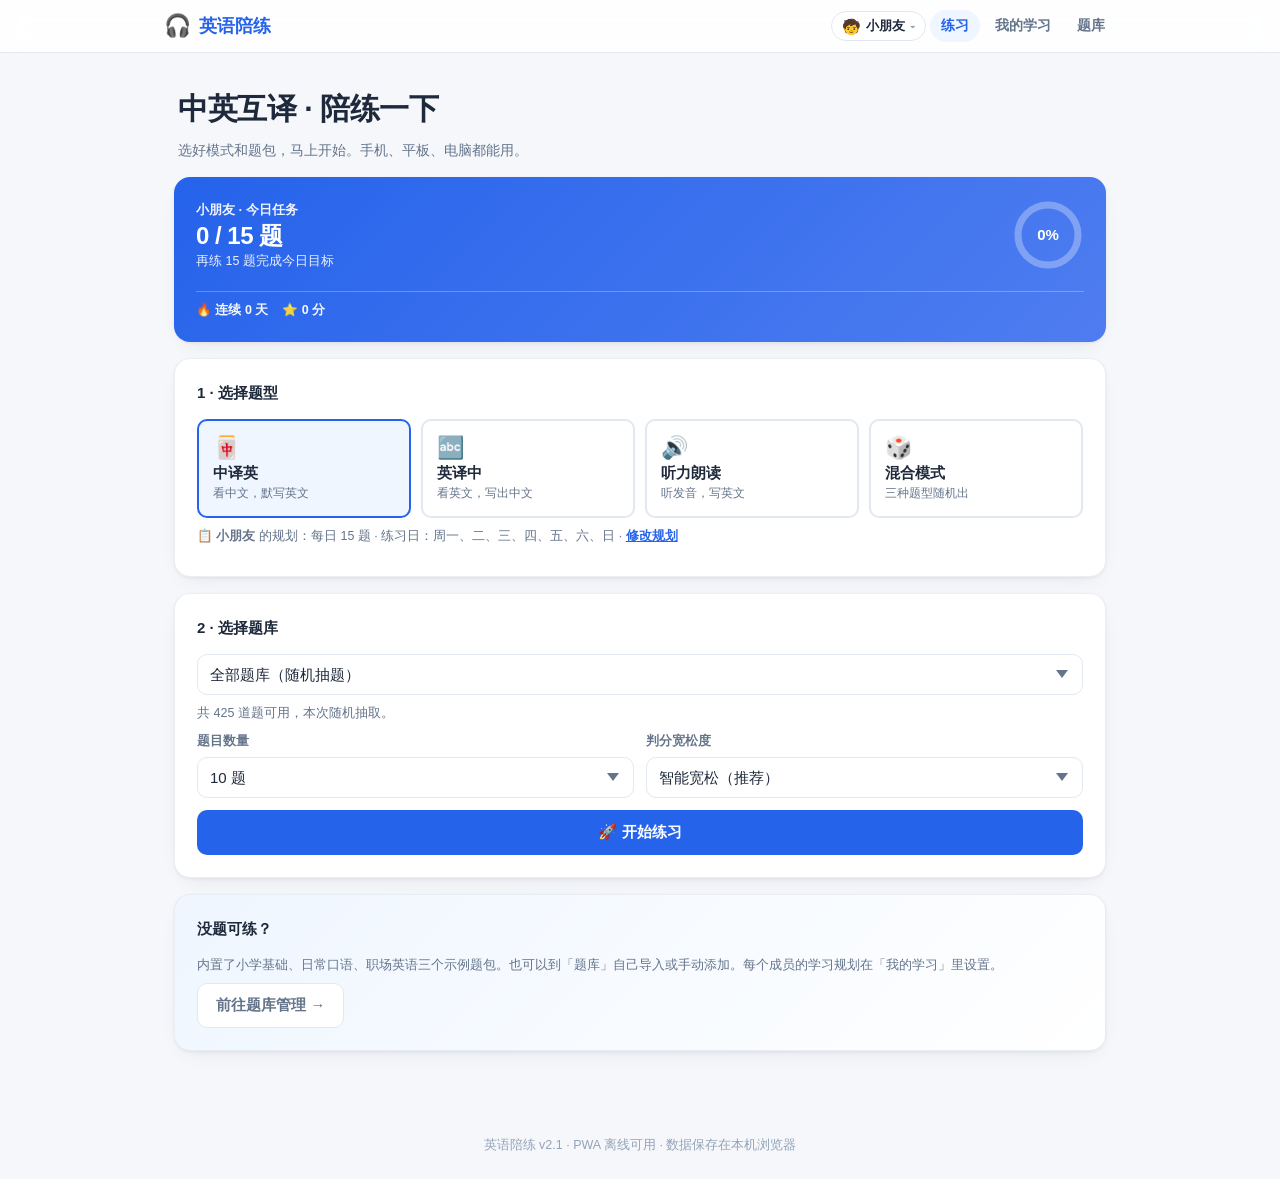
==== commit fb1d80c4: "bugrepair" ====
--- a/index.html
+++ b/index.html
@@ -160,6 +160,10 @@
         <span class="mic-hint" id="micHint"></span>
       </div>
 
+      <!-- v2.1：不会做时的提示 -->
+      <button class="btn btn-hint" id="hintBtn" style="display:none">💡 给我点提示</button>
+      <div class="hint-box" id="hintBox" style="display:none"></div>
+
       <div class="feedback" id="feedback"></div>
 
       <div class="btn-row">
@@ -426,6 +430,41 @@
     </div>
 
     <div class="card">
+      <h2 class="card-title">提示设置 <span class="badge">v2.1</span></h2>
+      <label class="chk chk-block">
+        <input type="checkbox" id="htEnabled"> 练习时显示「💡 给我点提示」按钮
+      </label>
+      <div class="row2">
+        <label class="field">
+          <span class="field-label">单题最多提示几次</span>
+          <select class="select" id="htMaxLevel">
+            <option value="1">1 次（只给长度和首字母）</option>
+            <option value="2">2 次（再多揭示一点）</option>
+            <option value="3">3 次（揭示大部分，推荐小朋友）</option>
+          </select>
+        </label>
+        <label class="field">
+          <span class="field-label">用过提示后</span>
+          <select class="select" id="htDeductRatio">
+            <option value="1">积分不打折</option>
+            <option value="0.7">积分按 70% 计</option>
+            <option value="0.5">积分按 50% 计（推荐）</option>
+            <option value="0.3">积分按 30% 计</option>
+          </select>
+        </label>
+      </div>
+      <label class="chk chk-block">
+        <input type="checkbox" id="htDeduct"> 按上面比例对「用过提示的题」扣减积分（防止一路点提示刷分）
+      </label>
+      <div class="btn-row">
+        <button class="btn btn-primary btn-grow" id="hintSaveBtn">保存提示设置</button>
+      </div>
+      <p class="hint" id="hintSaveHint">
+        提示是循序渐进的：先告诉答案有多长、开头是什么，再逐步揭示字母，永远不直接给完整答案。
+      </p>
+    </div>
+
+    <div class="card">
       <h2 class="card-title">外观设置</h2>
       <div class="row2">
         <label class="field">
@@ -451,7 +490,7 @@
 </main>
 
 <footer class="foot">
-  <span>英语陪练 v2.0 · PWA 离线可用 · 数据保存在本机浏览器</span>
+  <span>英语陪练 v2.1 · PWA 离线可用 · 数据保存在本机浏览器</span>
 </footer>
 
 <!-- 新版本提示条 -->
@@ -463,8 +502,11 @@
 <!-- 撒花动画层 -->
 <canvas id="confetti" style="display:none;position:fixed;inset:0;pointer-events:none;z-index:999"></canvas>
 
+<!-- 默认题库配置：换默认题库只改这一个文件 -->
+<script src="assets/js/banks.js"></script>
 <script src="assets/js/store.js"></script>
 <script src="assets/js/speech.js"></script>
+<script src="assets/js/hint.js"></script>
 <script src="assets/js/app.js"></script>
 <script>
 /* ============ PWA：Service Worker 注册 + 安装引导 ============ */
--- a/assets/css/style.css
+++ b/assets/css/style.css
@@ -614,6 +614,49 @@
   .new-badge { background: rgba(255,255,255,.12); color: #FDE68A; }
 }
 
+/* ============================================================
+   v2.1 提示功能
+   ============================================================ */
+.btn-hint {
+  display: block; width: 100%; margin-top: 10px;
+  background: var(--warn-soft, #FFFBEB); color: #B45309;
+  border: 1.5px solid #FDE68A;
+  font-size: 14px; font-weight: 600; padding: 10px 14px;
+}
+.btn-hint:hover:not(:disabled) { background: #FEF3C7; border-color: #F59E0B; }
+.btn-hint:disabled { opacity: .55; cursor: not-allowed; }
+
+.hint-box {
+  margin-top: 10px; padding: 12px 14px;
+  background: var(--warn-soft, #FFFBEB);
+  border: 1.5px dashed #FCD34D; border-radius: 12px;
+}
+.hb-line { display: flex; align-items: center; gap: 8px; flex-wrap: wrap; font-size: 13.5px; color: #92400E; }
+.hb-tag {
+  font-size: 11.5px; font-weight: 700; padding: 1px 8px; border-radius: 999px;
+  background: #FDE68A; color: #92400E;
+}
+.hb-mask {
+  margin: 8px 0 6px; font-size: 21px; font-weight: 800; letter-spacing: 2px;
+  font-family: ui-monospace, SFMono-Regular, Menlo, Consolas, monospace;
+  color: #B45309; word-break: break-all; line-height: 1.3;
+}
+.hb-tip { font-size: 14px; color: #78350F; font-weight: 600; }
+.hb-note { margin-top: 6px; font-size: 12.5px; color: #92400E; opacity: .9; }
+.w-hint { font-size: 11.5px; font-weight: 700; color: #B45309; background: #FEF3C7; padding: 1px 7px; border-radius: 999px; }
+.chk-block { display: flex; align-items: flex-start; gap: 8px; margin: 10px 0; font-size: 13.5px; line-height: 1.5; }
+.chk-block input { margin-top: 2px; width: 17px; height: 17px; accent-color: var(--brand); flex-shrink: 0; }
+
+@media (prefers-color-scheme: dark) {
+  .btn-hint { background: rgba(245,158,11,.14); color: #FCD34D; border-color: rgba(245,158,11,.35); }
+  .hint-box { background: rgba(245,158,11,.12); border-color: rgba(245,158,11,.3); }
+  .hb-line, .hb-note { color: #FCD34D; }
+  .hb-tip { color: #FDE68A; }
+  .hb-mask { color: #FBBF24; }
+  .hb-tag { background: rgba(245,158,11,.25); color: #FDE68A; }
+  .w-hint { background: rgba(245,158,11,.2); color: #FCD34D; }
+}
+
 /* 打印：隐藏交互元素 */
 @media print {
   .topbar, .btn, .foot, .progress-wrap, .update-bar { display: none !important; }
